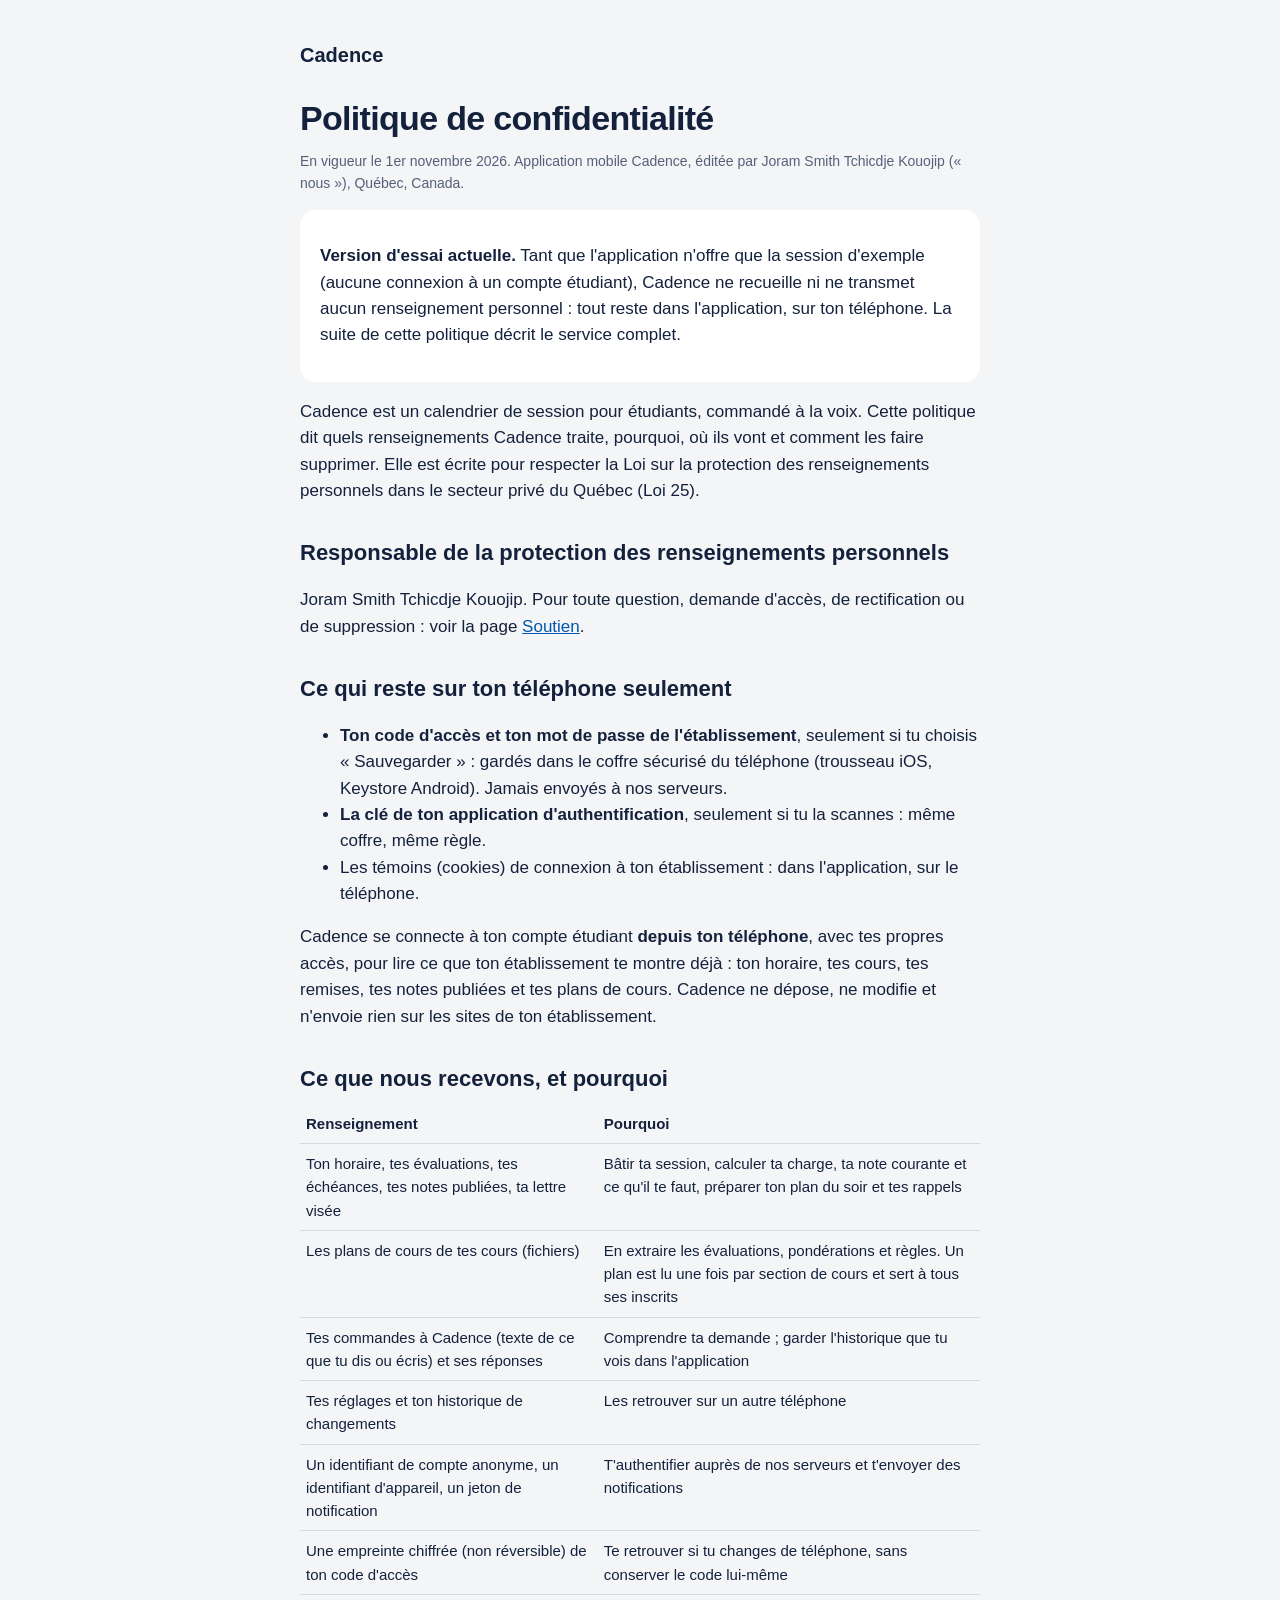
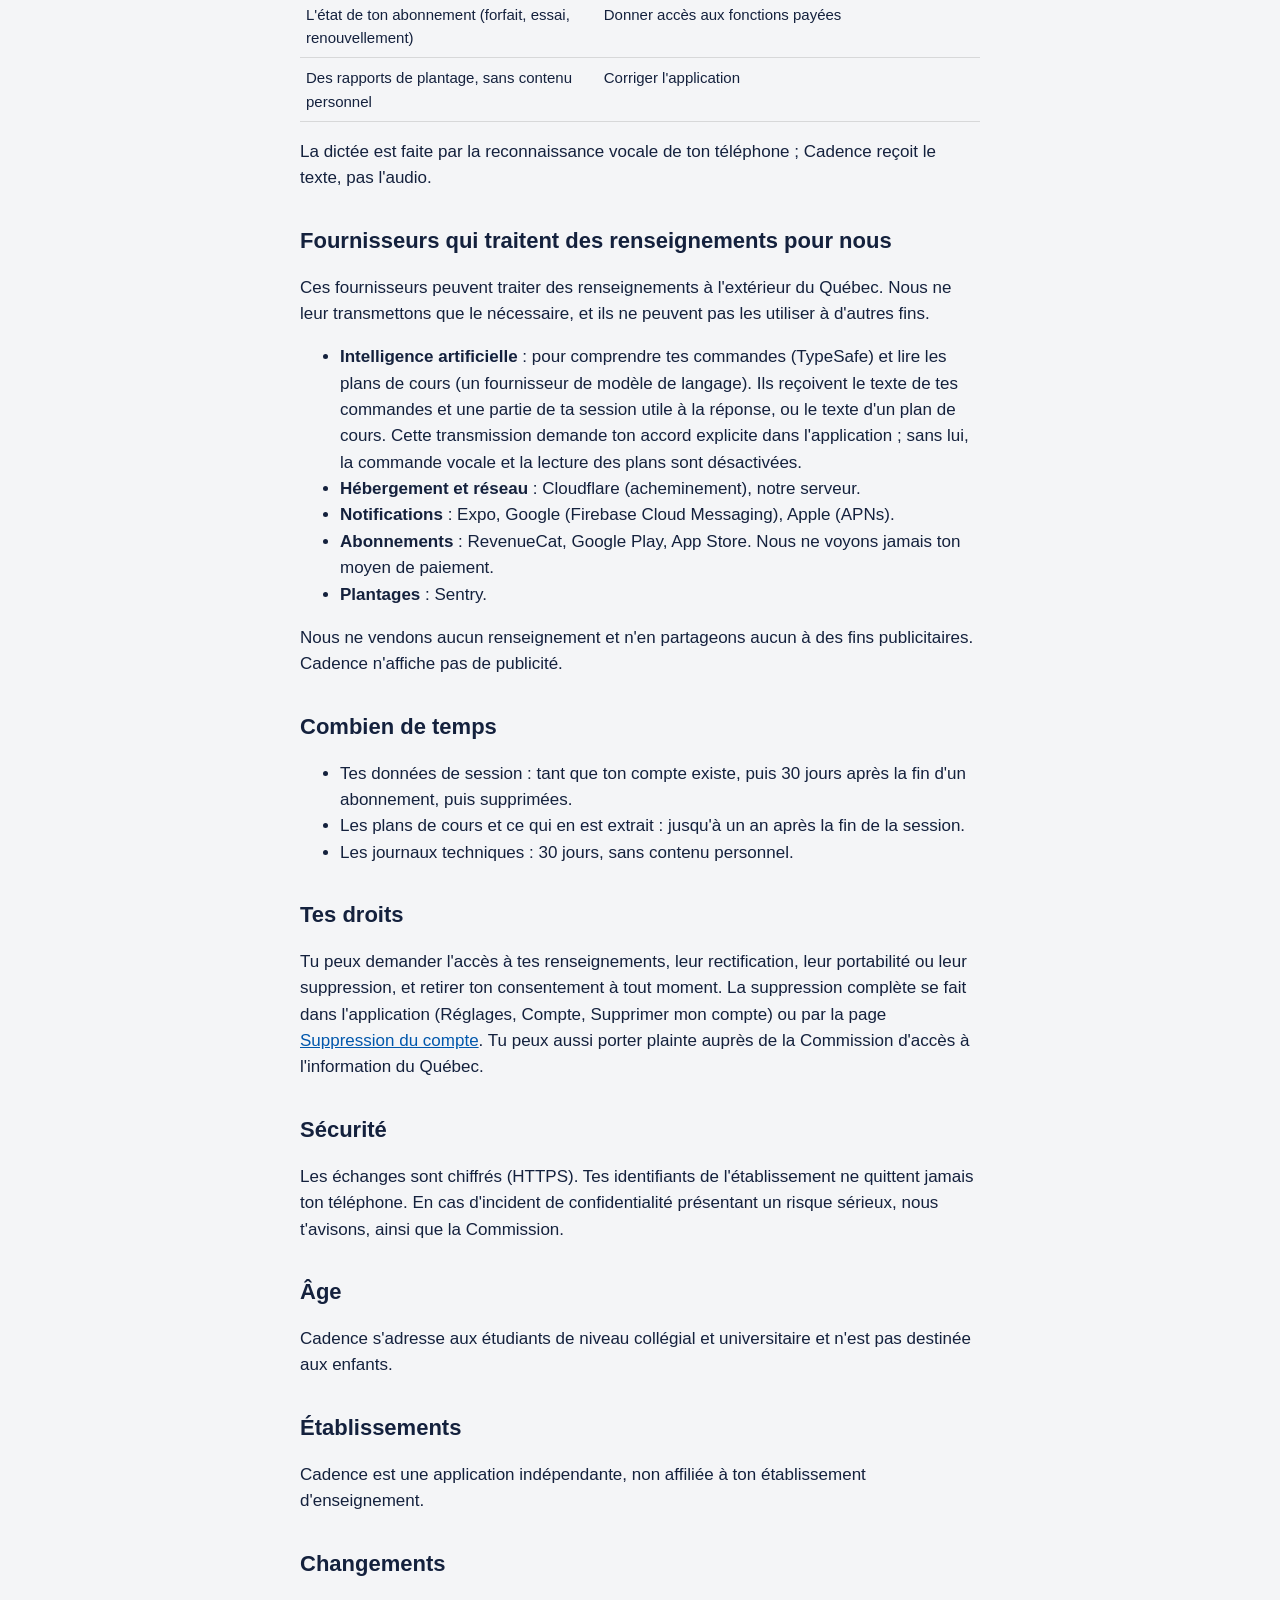
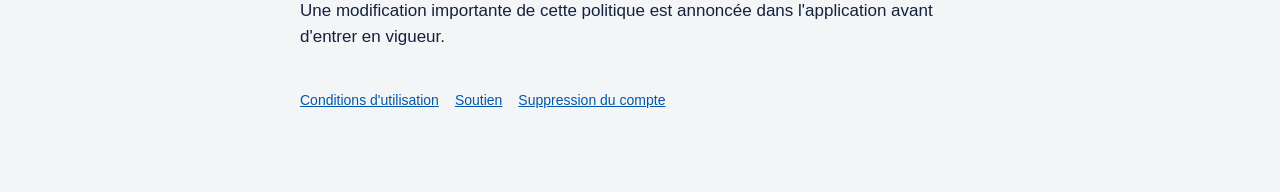
==== confidentialite/index.html @ 122e6a67 "Pages publiques de Cadence" ====
<!doctype html>
<html lang="fr-CA">
<head>
<meta charset="utf-8">
<meta name="viewport" content="width=device-width, initial-scale=1">
<title>Politique de confidentialité · Cadence</title>
<link rel="stylesheet" href="../style.css">
</head>
<body>
<main>
<header><a href="../">Cadence</a></header>
<h1>Politique de confidentialité</h1>
<p class="muted">En vigueur le 1er novembre 2026. Application mobile Cadence, éditée par Joram Smith Tchicdje Kouojip (« nous »), Québec, Canada.</p>

<div class="card"><p><strong>Version d'essai actuelle.</strong> Tant que l'application n'offre que la session d'exemple (aucune connexion à un compte étudiant), Cadence ne recueille ni ne transmet aucun renseignement personnel : tout reste dans l'application, sur ton téléphone. La suite de cette politique décrit le service complet.</p></div>
<p>Cadence est un calendrier de session pour étudiants, commandé à la voix. Cette politique dit quels renseignements Cadence traite, pourquoi, où ils vont et comment les faire supprimer. Elle est écrite pour respecter la Loi sur la protection des renseignements personnels dans le secteur privé du Québec (Loi 25).</p>

<h2>Responsable de la protection des renseignements personnels</h2>
<p>Joram Smith Tchicdje Kouojip. Pour toute question, demande d'accès, de rectification ou de suppression : voir la page <a href="../soutien/">Soutien</a>.</p>

<h2>Ce qui reste sur ton téléphone seulement</h2>
<ul>
<li><strong>Ton code d'accès et ton mot de passe de l'établissement</strong>, seulement si tu choisis « Sauvegarder » : gardés dans le coffre sécurisé du téléphone (trousseau iOS, Keystore Android). Jamais envoyés à nos serveurs.</li>
<li><strong>La clé de ton application d'authentification</strong>, seulement si tu la scannes : même coffre, même règle.</li>
<li>Les témoins (cookies) de connexion à ton établissement : dans l'application, sur le téléphone.</li>
</ul>
<p>Cadence se connecte à ton compte étudiant <strong>depuis ton téléphone</strong>, avec tes propres accès, pour lire ce que ton établissement te montre déjà : ton horaire, tes cours, tes remises, tes notes publiées et tes plans de cours. Cadence ne dépose, ne modifie et n'envoie rien sur les sites de ton établissement.</p>

<h2>Ce que nous recevons, et pourquoi</h2>
<table>
<tr><th>Renseignement</th><th>Pourquoi</th></tr>
<tr><td>Ton horaire, tes évaluations, tes échéances, tes notes publiées, ta lettre visée</td><td>Bâtir ta session, calculer ta charge, ta note courante et ce qu'il te faut, préparer ton plan du soir et tes rappels</td></tr>
<tr><td>Les plans de cours de tes cours (fichiers)</td><td>En extraire les évaluations, pondérations et règles. Un plan est lu une fois par section de cours et sert à tous ses inscrits</td></tr>
<tr><td>Tes commandes à Cadence (texte de ce que tu dis ou écris) et ses réponses</td><td>Comprendre ta demande ; garder l'historique que tu vois dans l'application</td></tr>
<tr><td>Tes réglages et ton historique de changements</td><td>Les retrouver sur un autre téléphone</td></tr>
<tr><td>Un identifiant de compte anonyme, un identifiant d'appareil, un jeton de notification</td><td>T'authentifier auprès de nos serveurs et t'envoyer des notifications</td></tr>
<tr><td>Une empreinte chiffrée (non réversible) de ton code d'accès</td><td>Te retrouver si tu changes de téléphone, sans conserver le code lui-même</td></tr>
<tr><td>L'état de ton abonnement (forfait, essai, renouvellement)</td><td>Donner accès aux fonctions payées</td></tr>
<tr><td>Des rapports de plantage, sans contenu personnel</td><td>Corriger l'application</td></tr>
</table>
<p>La dictée est faite par la reconnaissance vocale de ton téléphone ; Cadence reçoit le texte, pas l'audio.</p>

<h2>Fournisseurs qui traitent des renseignements pour nous</h2>
<p>Ces fournisseurs peuvent traiter des renseignements à l'extérieur du Québec. Nous ne leur transmettons que le nécessaire, et ils ne peuvent pas les utiliser à d'autres fins.</p>
<ul>
<li><strong>Intelligence artificielle</strong> : pour comprendre tes commandes (TypeSafe) et lire les plans de cours (un fournisseur de modèle de langage). Ils reçoivent le texte de tes commandes et une partie de ta session utile à la réponse, ou le texte d'un plan de cours. Cette transmission demande ton accord explicite dans l'application ; sans lui, la commande vocale et la lecture des plans sont désactivées.</li>
<li><strong>Hébergement et réseau</strong> : Cloudflare (acheminement), notre serveur.</li>
<li><strong>Notifications</strong> : Expo, Google (Firebase Cloud Messaging), Apple (APNs).</li>
<li><strong>Abonnements</strong> : RevenueCat, Google Play, App Store. Nous ne voyons jamais ton moyen de paiement.</li>
<li><strong>Plantages</strong> : Sentry.</li>
</ul>
<p>Nous ne vendons aucun renseignement et n'en partageons aucun à des fins publicitaires. Cadence n'affiche pas de publicité.</p>

<h2>Combien de temps</h2>
<ul>
<li>Tes données de session : tant que ton compte existe, puis 30 jours après la fin d'un abonnement, puis supprimées.</li>
<li>Les plans de cours et ce qui en est extrait : jusqu'à un an après la fin de la session.</li>
<li>Les journaux techniques : 30 jours, sans contenu personnel.</li>
</ul>

<h2>Tes droits</h2>
<p>Tu peux demander l'accès à tes renseignements, leur rectification, leur portabilité ou leur suppression, et retirer ton consentement à tout moment. La suppression complète se fait dans l'application (Réglages, Compte, Supprimer mon compte) ou par la page <a href="../suppression/">Suppression du compte</a>. Tu peux aussi porter plainte auprès de la Commission d'accès à l'information du Québec.</p>

<h2>Sécurité</h2>
<p>Les échanges sont chiffrés (HTTPS). Tes identifiants de l'établissement ne quittent jamais ton téléphone. En cas d'incident de confidentialité présentant un risque sérieux, nous t'avisons, ainsi que la Commission.</p>

<h2>Âge</h2>
<p>Cadence s'adresse aux étudiants de niveau collégial et universitaire et n'est pas destinée aux enfants.</p>

<h2>Établissements</h2>
<p>Cadence est une application indépendante, non affiliée à ton établissement d'enseignement.</p>

<h2>Changements</h2>
<p>Une modification importante de cette politique est annoncée dans l'application avant d'entrer en vigueur.</p>

<nav><a href="../conditions/">Conditions d'utilisation</a><a href="../soutien/">Soutien</a><a href="../suppression/">Suppression du compte</a></nav>
</main>
</body>
</html>
---- style.css ----
:root { color-scheme: light dark; --text: #14213D; --muted: #56607A; --bg: #F4F5F7; --card: #FFFFFF; --link: #0057AC; }
@media (prefers-color-scheme: dark) { :root { --text: #F4F5F7; --muted: #A9B3C7; --bg: #060B18; --card: #14213D; --link: #8DB9FF; } }
* { box-sizing: border-box; }
body { margin: 0; background: var(--bg); color: var(--text); font: 17px/1.55 Inter, -apple-system, "Segoe UI", Roboto, sans-serif; }
main { max-width: 720px; margin: 0 auto; padding: 40px 20px 80px; }
header { margin-bottom: 28px; }
header a { color: var(--text); text-decoration: none; font-weight: 700; font-size: 20px; }
h1 { font-size: 34px; line-height: 1.12; letter-spacing: -0.02em; margin: 0 0 8px; }
h2 { font-size: 22px; margin: 32px 0 8px; }
p, li { color: var(--text); }
.muted { color: var(--muted); font-size: 14px; }
a { color: var(--link); }
.card { background: var(--card); border-radius: 16px; padding: 16px 20px; margin: 16px 0; }
nav { margin-top: 40px; font-size: 14px; display: flex; gap: 16px; flex-wrap: wrap; }
table { border-collapse: collapse; width: 100%; font-size: 15px; }
th, td { text-align: left; padding: 8px 6px; border-bottom: 1px solid rgba(127,127,127,.25); vertical-align: top; }
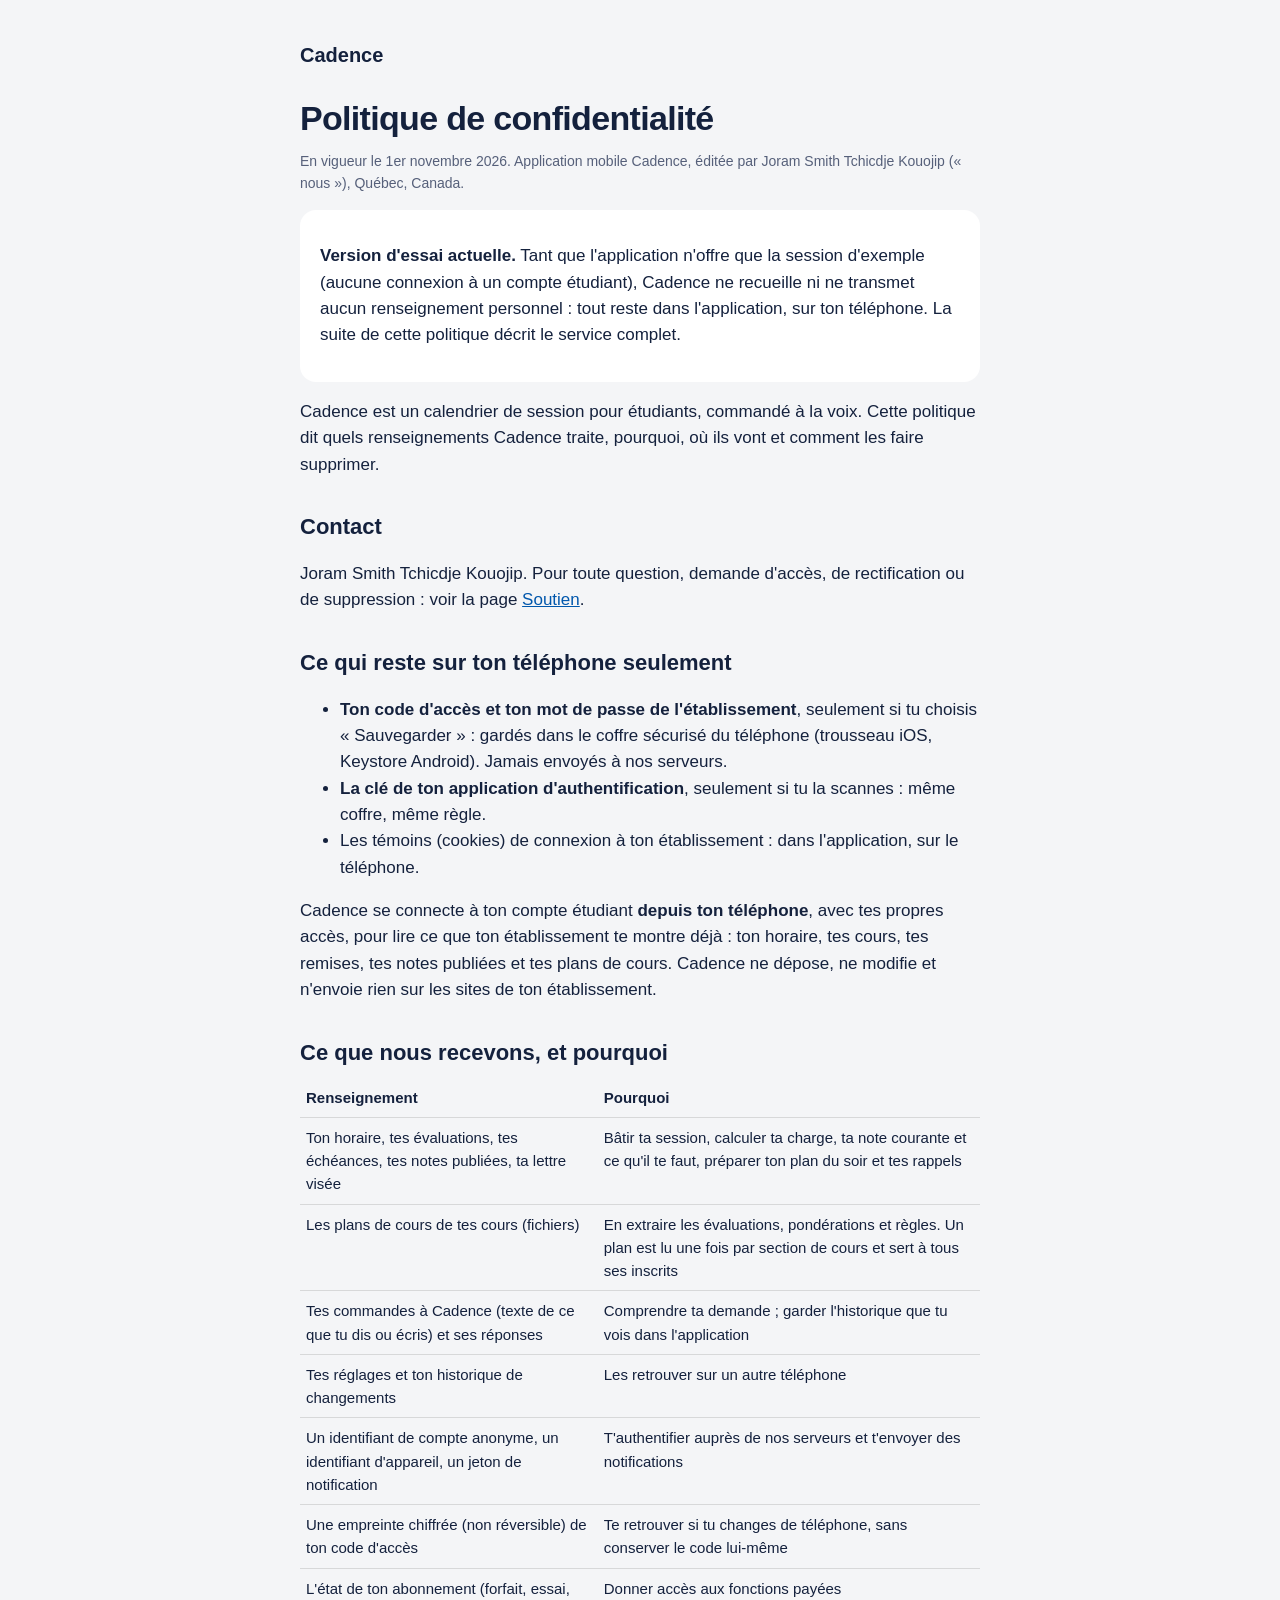
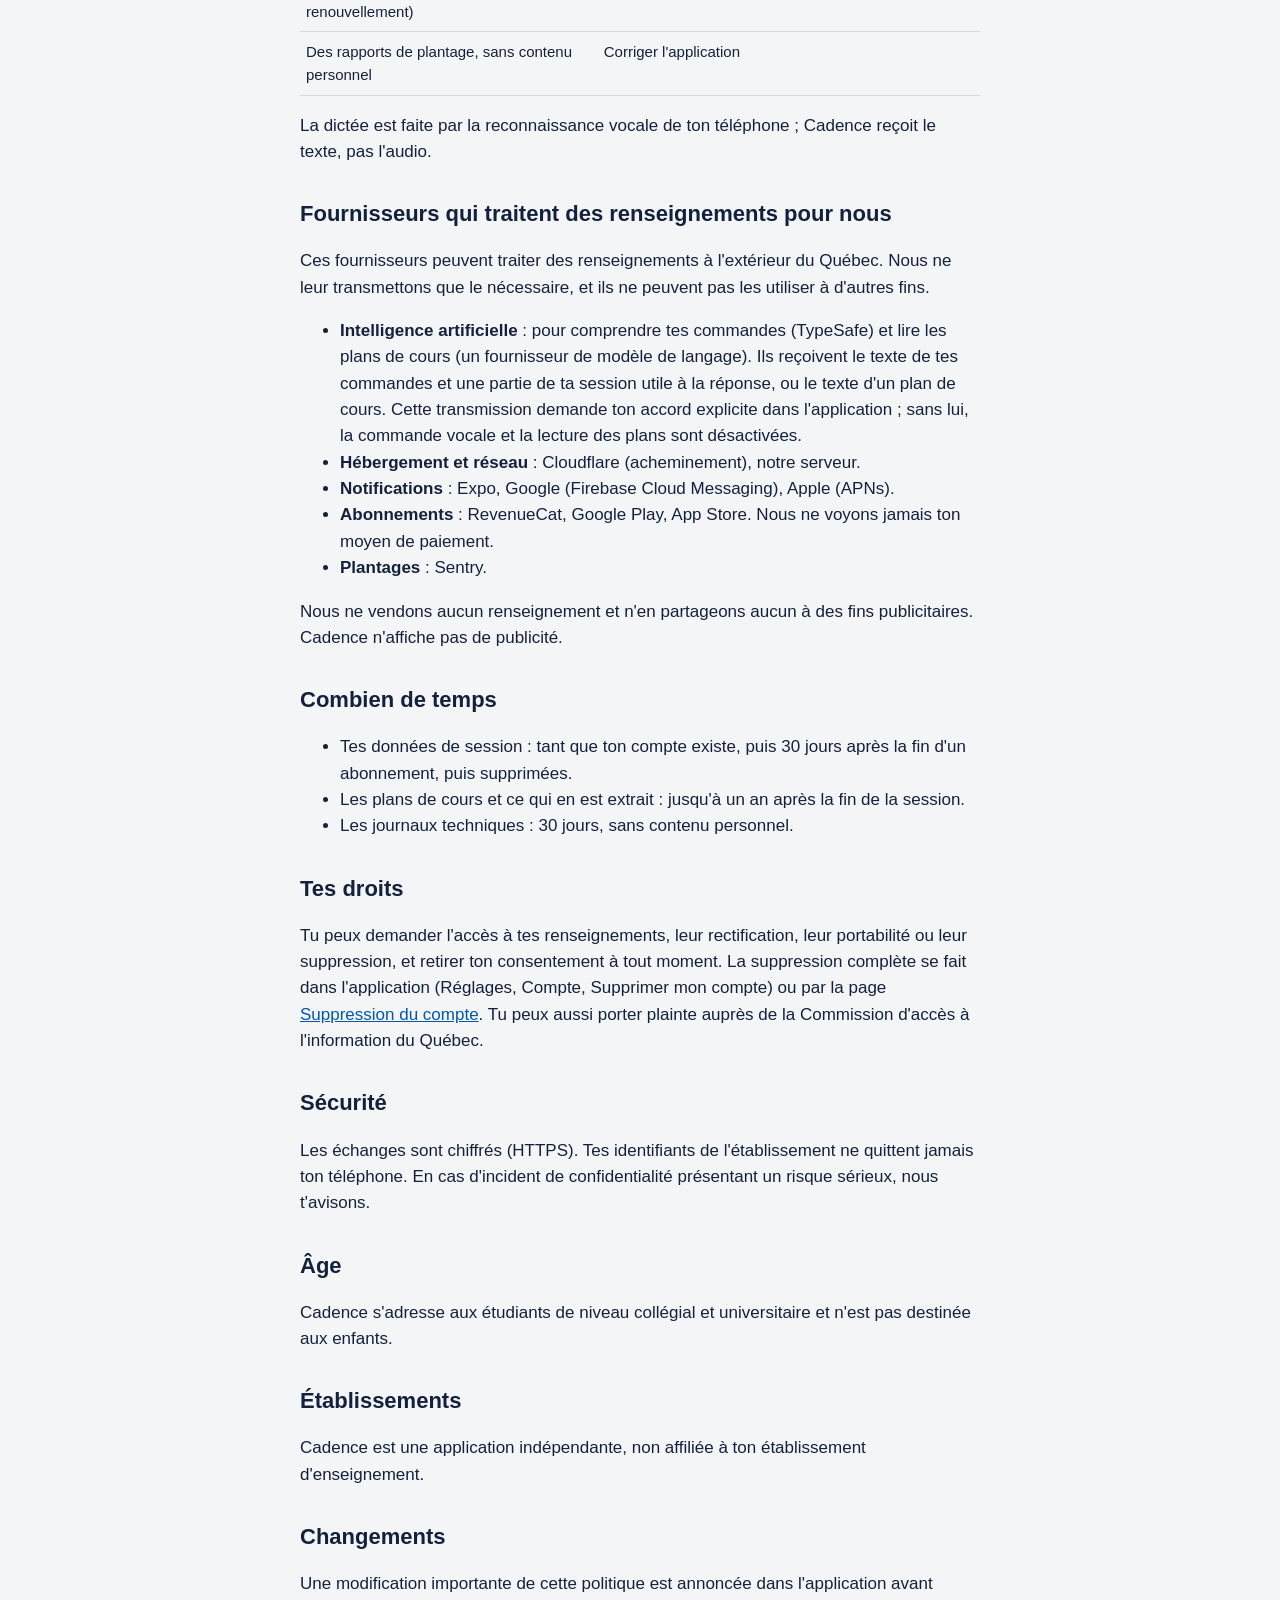
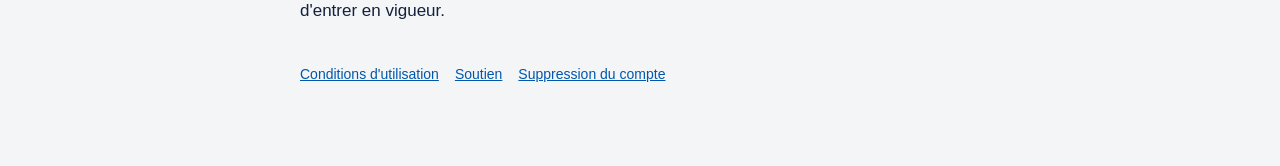
==== commit 699f33a0: "Mise a jour des pages publiques" ====
--- a/confidentialite/index.html
+++ b/confidentialite/index.html
@@ -13,9 +13,9 @@
 <p class="muted">En vigueur le 1er novembre 2026. Application mobile Cadence, éditée par Joram Smith Tchicdje Kouojip (« nous »), Québec, Canada.</p>
 
 <div class="card"><p><strong>Version d'essai actuelle.</strong> Tant que l'application n'offre que la session d'exemple (aucune connexion à un compte étudiant), Cadence ne recueille ni ne transmet aucun renseignement personnel : tout reste dans l'application, sur ton téléphone. La suite de cette politique décrit le service complet.</p></div>
-<p>Cadence est un calendrier de session pour étudiants, commandé à la voix. Cette politique dit quels renseignements Cadence traite, pourquoi, où ils vont et comment les faire supprimer. Elle est écrite pour respecter la Loi sur la protection des renseignements personnels dans le secteur privé du Québec (Loi 25).</p>
+<p>Cadence est un calendrier de session pour étudiants, commandé à la voix. Cette politique dit quels renseignements Cadence traite, pourquoi, où ils vont et comment les faire supprimer.</p>
 
-<h2>Responsable de la protection des renseignements personnels</h2>
+<h2>Contact</h2>
 <p>Joram Smith Tchicdje Kouojip. Pour toute question, demande d'accès, de rectification ou de suppression : voir la page <a href="../soutien/">Soutien</a>.</p>
 
 <h2>Ce qui reste sur ton téléphone seulement</h2>
@@ -62,7 +62,7 @@
 <p>Tu peux demander l'accès à tes renseignements, leur rectification, leur portabilité ou leur suppression, et retirer ton consentement à tout moment. La suppression complète se fait dans l'application (Réglages, Compte, Supprimer mon compte) ou par la page <a href="../suppression/">Suppression du compte</a>. Tu peux aussi porter plainte auprès de la Commission d'accès à l'information du Québec.</p>
 
 <h2>Sécurité</h2>
-<p>Les échanges sont chiffrés (HTTPS). Tes identifiants de l'établissement ne quittent jamais ton téléphone. En cas d'incident de confidentialité présentant un risque sérieux, nous t'avisons, ainsi que la Commission.</p>
+<p>Les échanges sont chiffrés (HTTPS). Tes identifiants de l'établissement ne quittent jamais ton téléphone. En cas d'incident de confidentialité présentant un risque sérieux, nous t'avisons.</p>
 
 <h2>Âge</h2>
 <p>Cadence s'adresse aux étudiants de niveau collégial et universitaire et n'est pas destinée aux enfants.</p>
